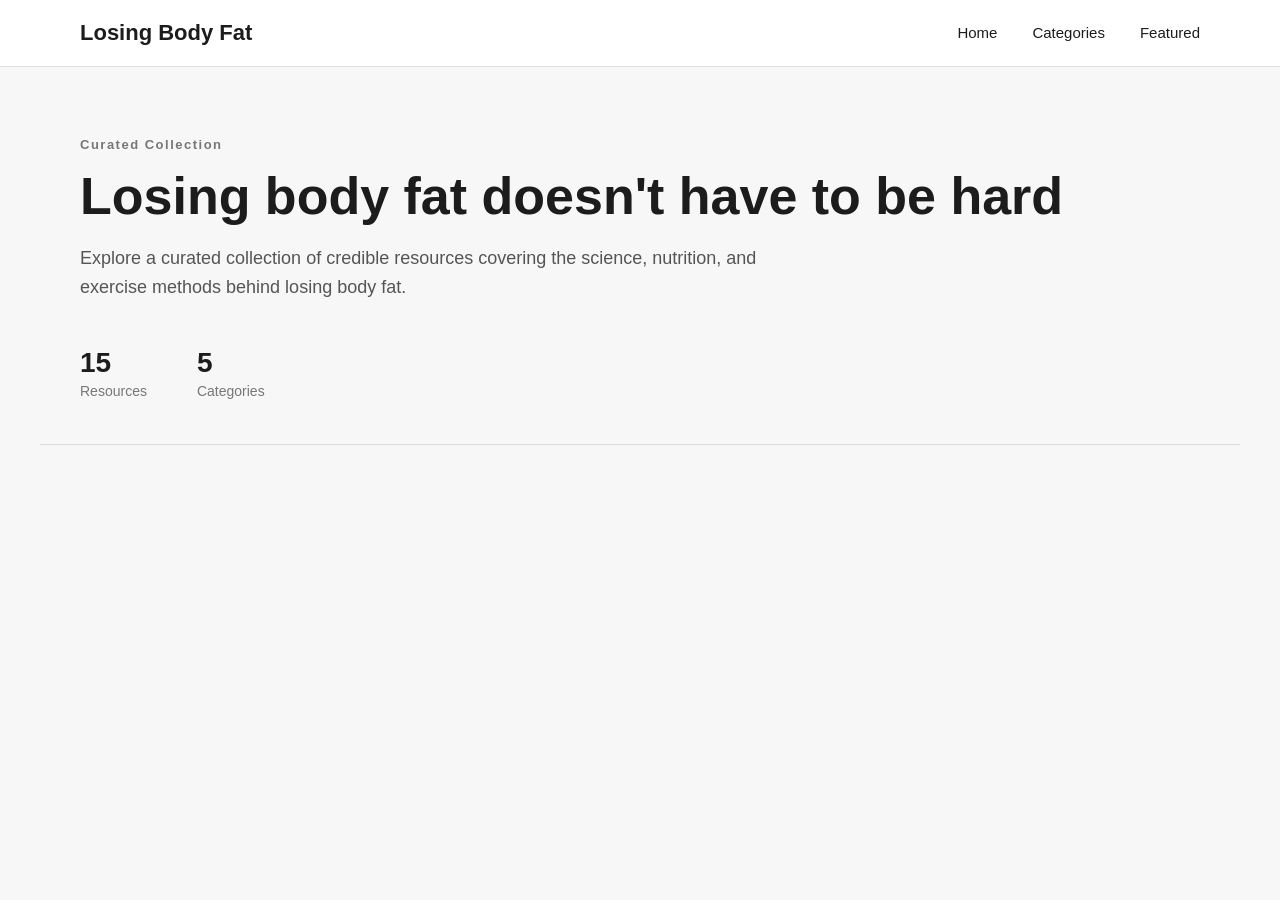
==== index.html @ 41766a16 "Added and styled hero" ====
<!DOCTYPE html>
<html lang="en">

<head>
    <meta charset="UTF-8">
    <meta name="viewport" content="width=device-width, initial-scale=1.0">
    <title>Losing Body Fat|Curated Collection</title>
    <link rel="stylesheet" href="style.css">
</head>

<body>

    <header>
        <nav>
            <h2 class="logo">Losing Body Fat</h2>
            <ul>
                <li><a href="#home">Home</a></li>
                <li><a href="#categories">Categories</a></li>
                <li><a href="#featured">Featured</a></li>
            </ul>
        </nav>
    </header>

    <main>
        <section class="hero" id="home">
            <div class="hero-collection">
                <p class="collection-label">Curated Collection</p>
                <h1>Losing body fat doesn't have to be hard</h1>
                <p class="collection-intro">
                    Explore a curated collection of credible resources covering the science, nutrition, and exercise
                    methods behind losing body fat.
                </p>
            </div>
            <div class="resource-overview">
                <div class="overview-item">
                    <span class="overview-number">15</span>
                    <span class="overview-label">Resources</span>
                </div>
                <div class="overview-item">
                    <span class="overview-number">5</span>
                    <span class="overview-label">Categories</span>
                </div>
            </div>
        </section>
    </main>
---- style.css ----
* {
    margin: 0;
    padding: 0;
    box-sizing: border-box;
}

html {
    scroll-behavior: smooth;
}

body {
    font-family: Arial, Helvetica, sans-serif;
    color: #1c1c1c;
    background-color: #f7f7f7;
}

/* Nav styles*/
header {
    background-color: #ffffff;
    border-bottom: 1px solid #dddddd;
}

nav {
    max-width: 1200px;
    margin: 0 auto;
    padding: 20px 40px;
    display: flex;
    justify-content: space-between;
    align-items: center;
}

.logo {
    font-size: 22px;
}

nav ul {
    display: flex;
    list-style: none;
    gap: 35px;
}

nav a {
    text-decoration: none;
    color: #1c1c1c;
    font-size: 15px;
}

nav a:hover {
    opacity: 0.6;
}

/* HERO styles*/
.hero {
    max-width: 1200px;
    margin: 0 auto;
    padding: 70px 40px 45px;
    border-bottom: 1px solid #dcdcdc;
}

.collection-label {
    font-size: 13px;
    font-weight: bold;
    letter-spacing: 1.5px;
    color: #777;
    margin-bottom: 14px;
}

.hero h1 {
    font-size: 52px;
    margin-bottom: 18px;
}

.collection-intro {
    max-width: 720px;
    font-size: 18px;
    line-height: 1.6;
    color: #555;
}

.resource-overview {
    display: flex;
    gap: 50px;
    margin-top: 45px;
}

.overview-item {
    display: flex;
    flex-direction: column;
}

.overview-number {
    font-size: 28px;
    font-weight: bold;
}

.overview-label {
    font-size: 14px;
    color: #777;
    margin-top: 4px;
}
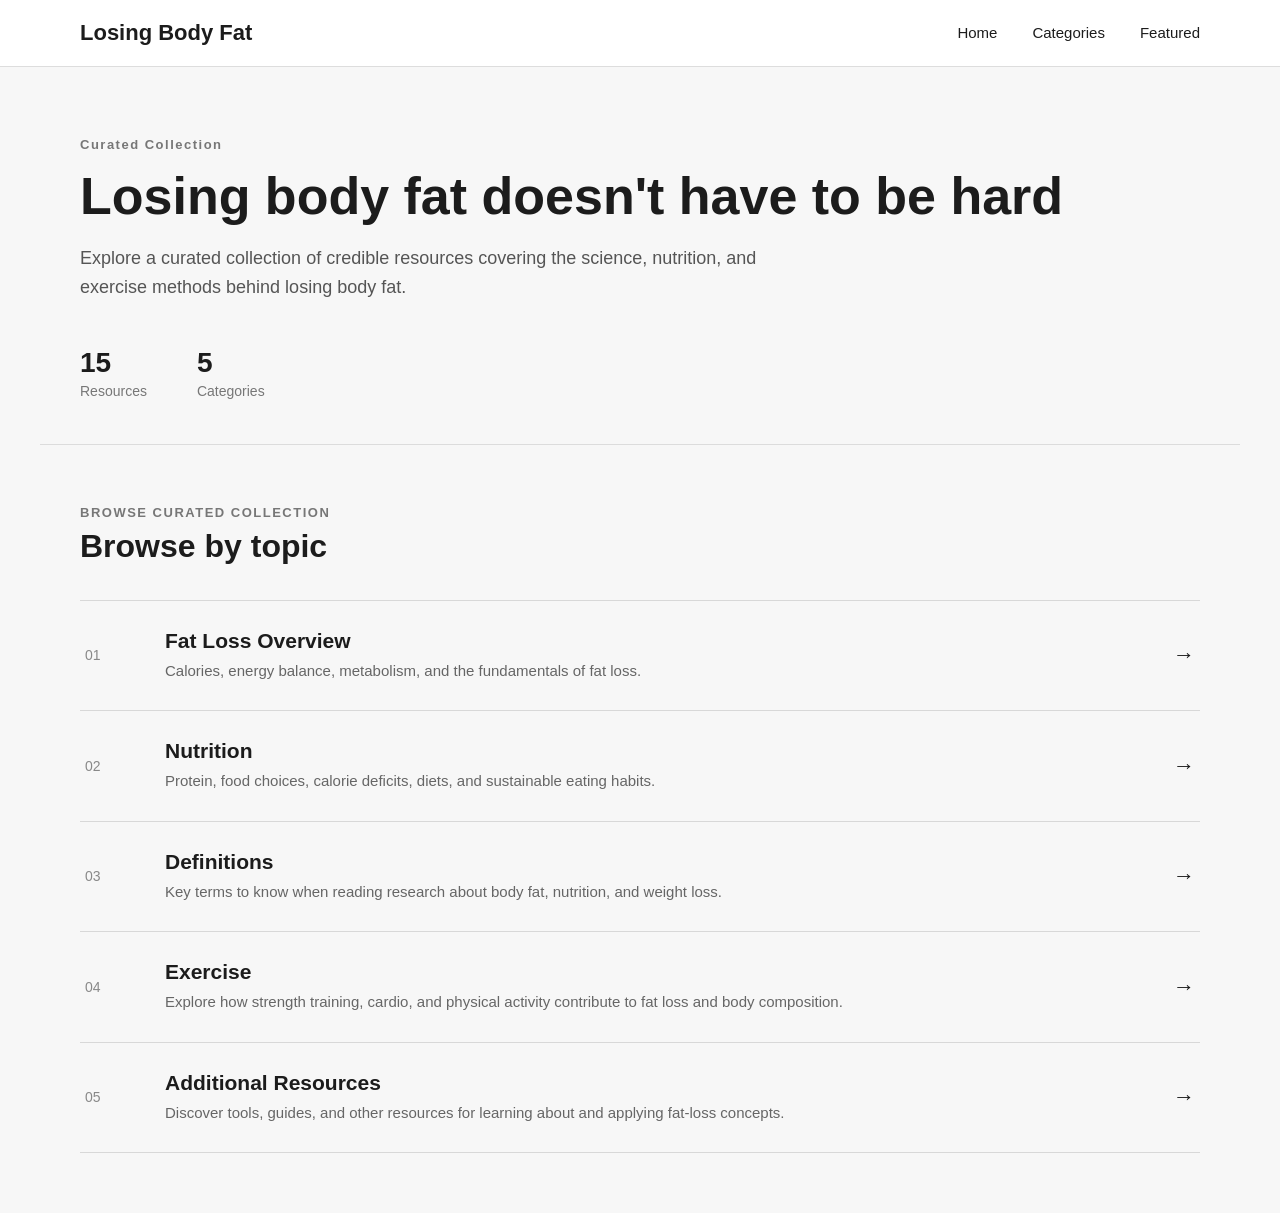
==== commit 262e95b6: "Added and styled CATEGORIES section" ====
--- a/index.html
+++ b/index.html
@@ -42,4 +42,59 @@
                 </div>
             </div>
         </section>
+        <section class="categories" id="categories">
+
+            <div class="section-heading">
+                <p class="section-label">BROWSE CURATED COLLECTION</p>
+                <h2>Browse by topic</h2>
+            </div>
+            <div class="category-list">
+                <a href="#" class="category-item">
+                    <span class="category-number">01</span>
+                    <div>
+                        <h3>Fat Loss Overview</h3>
+                        <p>Calories, energy balance, metabolism, and the fundamentals of fat loss.</p>
+                    </div>
+                    <span class="arrow">→</span>
+                </a>
+                <a href="#" class="category-item">
+                    <span class="category-number">02</span>
+                    <div>
+                        <h3>Nutrition</h3>
+                        <p>Protein, food choices, calorie deficits, diets, and sustainable eating habits.</p>
+                    </div>
+                    <span class="arrow">→</span>
+                </a>
+                <a href="#" class="category-item">
+
+                    <span class="category-number">03</span>
+                    <div>
+                        <h3>Definitions</h3>
+                        <p>Key terms to know when reading research about body fat, nutrition, and weight loss.</p>
+                    </div>
+                    <span class="arrow">→</span>
+                </a>
+                <a href="#" class="category-item">
+
+                    <span class="category-number">04</span>
+                    <div>
+                        <h3>Exercise</h3>
+                        <p>Explore how strength training, cardio, and physical activity contribute to fat loss and body
+                            composition.</p>
+                    </div>
+                    <span class="arrow">→</span>
+                </a>
+                <a href="#" class="category-item">
+
+                    <span class="category-number">05</span>
+                    <div>
+                        <h3>Additional Resources</h3>
+                        <p>Discover tools, guides, and other resources for learning about and applying fat-loss
+                            concepts.</p>
+                    </div>
+                    <span class="arrow">→</span>
+                </a>
+
+            </div>
+        </section>
     </main>
--- a/style.css
+++ b/style.css
@@ -97,4 +97,70 @@
     font-size: 14px;
     color: #777;
     margin-top: 4px;
+}
+
+/*CATEGORY/topic styles*/
+.categories {
+    max-width: 1200px;
+    margin: 0 auto;
+    padding: 60px 40px;
+}
+
+.section-label {
+    font-size: 13px;
+    font-weight: bold;
+    letter-spacing: 1.5px;
+    color: #777;
+    margin-bottom: 8px;
+}
+
+.categories h2 {
+    font-size: 32px;
+    margin-bottom: 35px;
+}
+
+
+.category-list {
+    border-top: 1px solid #d8d8d8;
+}
+
+.category-item {
+    display: grid;
+    grid-template-columns: 60px 1fr 40px;
+    align-items: center;
+    gap: 20px;
+    padding: 28px 5px;
+    border-bottom: 1px solid #d8d8d8;
+    color: #1c1c1c;
+    text-decoration: none;
+    transition: padding 0.2s ease;
+}
+
+.category-number {
+    font-size: 14px;
+    color: #888;
+}
+
+.category-item h3 {
+    font-size: 21px;
+    margin-bottom: 7px;
+}
+
+.category-item p {
+    font-size: 15px;
+    line-height: 1.5;
+    color: #666;
+}
+
+.arrow {
+    font-size: 22px;
+    text-align: right;
+}
+
+.category-item:hover {
+    padding-left: 12px;
+}
+
+category-item:hover h3 {
+    text-decoration: underline;
 }
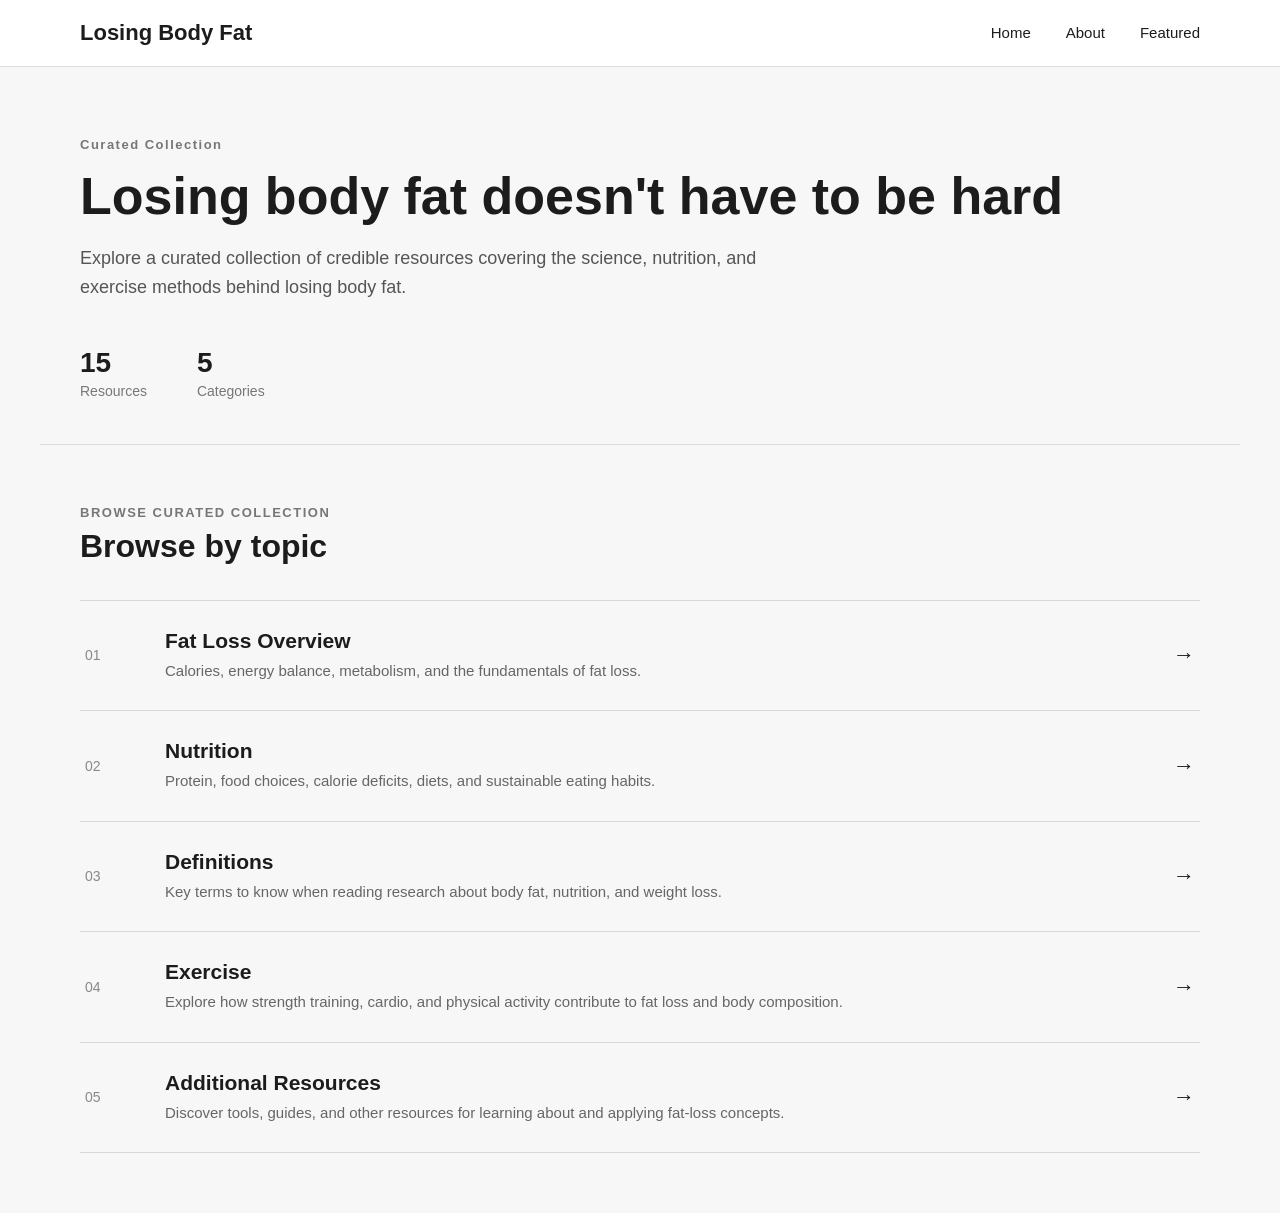
==== commit a347afb9: "Added reusable resource section to Overview page Also linked all pages on the home page" ====
--- a/index.html
+++ b/index.html
@@ -14,8 +14,8 @@
         <nav>
             <h2 class="logo">Losing Body Fat</h2>
             <ul>
-                <li><a href="#home">Home</a></li>
-                <li><a href="#categories">Categories</a></li>
+                <li><a href="index.html">Home</a></li>
+                <li><a href="about.html">About</a></li>
                 <li><a href="#featured">Featured</a></li>
             </ul>
         </nav>
@@ -49,7 +49,7 @@
                 <h2>Browse by topic</h2>
             </div>
             <div class="category-list">
-                <a href="#" class="category-item">
+                <a href="overview.html" class="category-item">
                     <span class="category-number">01</span>
                     <div>
                         <h3>Fat Loss Overview</h3>
@@ -57,7 +57,7 @@
                     </div>
                     <span class="arrow">→</span>
                 </a>
-                <a href="#" class="category-item">
+                <a href="nutrition.html" class="category-item">
                     <span class="category-number">02</span>
                     <div>
                         <h3>Nutrition</h3>
@@ -65,7 +65,7 @@
                     </div>
                     <span class="arrow">→</span>
                 </a>
-                <a href="#" class="category-item">
+                <a href="definitions.html" class="category-item">
 
                     <span class="category-number">03</span>
                     <div>
@@ -74,7 +74,7 @@
                     </div>
                     <span class="arrow">→</span>
                 </a>
-                <a href="#" class="category-item">
+                <a href="exercise.html" class="category-item">
 
                     <span class="category-number">04</span>
                     <div>
@@ -84,7 +84,7 @@
                     </div>
                     <span class="arrow">→</span>
                 </a>
-                <a href="#" class="category-item">
+                <a href="addresources.html" class="category-item">
 
                     <span class="category-number">05</span>
                     <div>
--- a/style.css
+++ b/style.css
@@ -163,4 +163,102 @@
 
 category-item:hover h3 {
     text-decoration: underline;
+}
+
+/*Category page styles)*/
+.category-header {
+    max-width: 1200px;
+    margin: 0 auto;
+    padding: 70px 40px 50px;
+    border-bottom: 1px solid #d8d8d8;
+}
+
+.category-header h1 {
+    font-size: 48px;
+    margin-bottom: 18px;
+}
+
+.category-description {
+    max-width: 700px;
+    font-size: 18px;
+    line-height: 1.6;
+    color: #666;
+}
+
+.resource-section {
+    max-width: 1200px;
+    margin: 0 auto;
+    padding: 50px 40px;
+}
+
+.resource-section-heading {
+    display: flex;
+    justify-content: space-between;
+    align-items: center;
+    margin-bottom: 20px;
+}
+
+.resource-section-heading h2 {
+    font-size: 28px;
+}
+
+.resource-section-heading p {
+    color: #777;
+    font-size: 14px;
+}
+
+/*repeatable section styles*/
+.resource-item {
+    display: grid;
+    grid-template-columns: 120px 1fr;
+    gap: 40px;
+    padding: 35px 0;
+    border-top: 1px solid #d8d8d8;
+}
+
+.resource-meta {
+    display: flex;
+    flex-direction: column;
+    gap: 10px;
+}
+
+.resource-type {
+    font-size: 13px;
+    font-weight: bold;
+    text-transform: uppercase;
+    letter-spacing: 1px;
+}
+
+.resource-number {
+    font-size: 14px;
+    color: #888;
+}
+
+.resource-content h3 {
+    font-size: 24px;
+    margin-bottom: 8px;
+}
+
+.resource-source {
+    font-size: 14px;
+    color: #777;
+    margin-bottom: 20px;
+}
+
+.resource-annotation {
+    max-width: 800px;
+    font-size: 16px;
+    line-height: 1.7;
+    color: #444;
+    margin-bottom: 20px;
+}
+
+.resource-link {
+    color: #1c1c1c;
+    text-decoration: none;
+    font-weight: bold;
+}
+
+.resource-link:hover {
+    text-decoration: underline;
 }
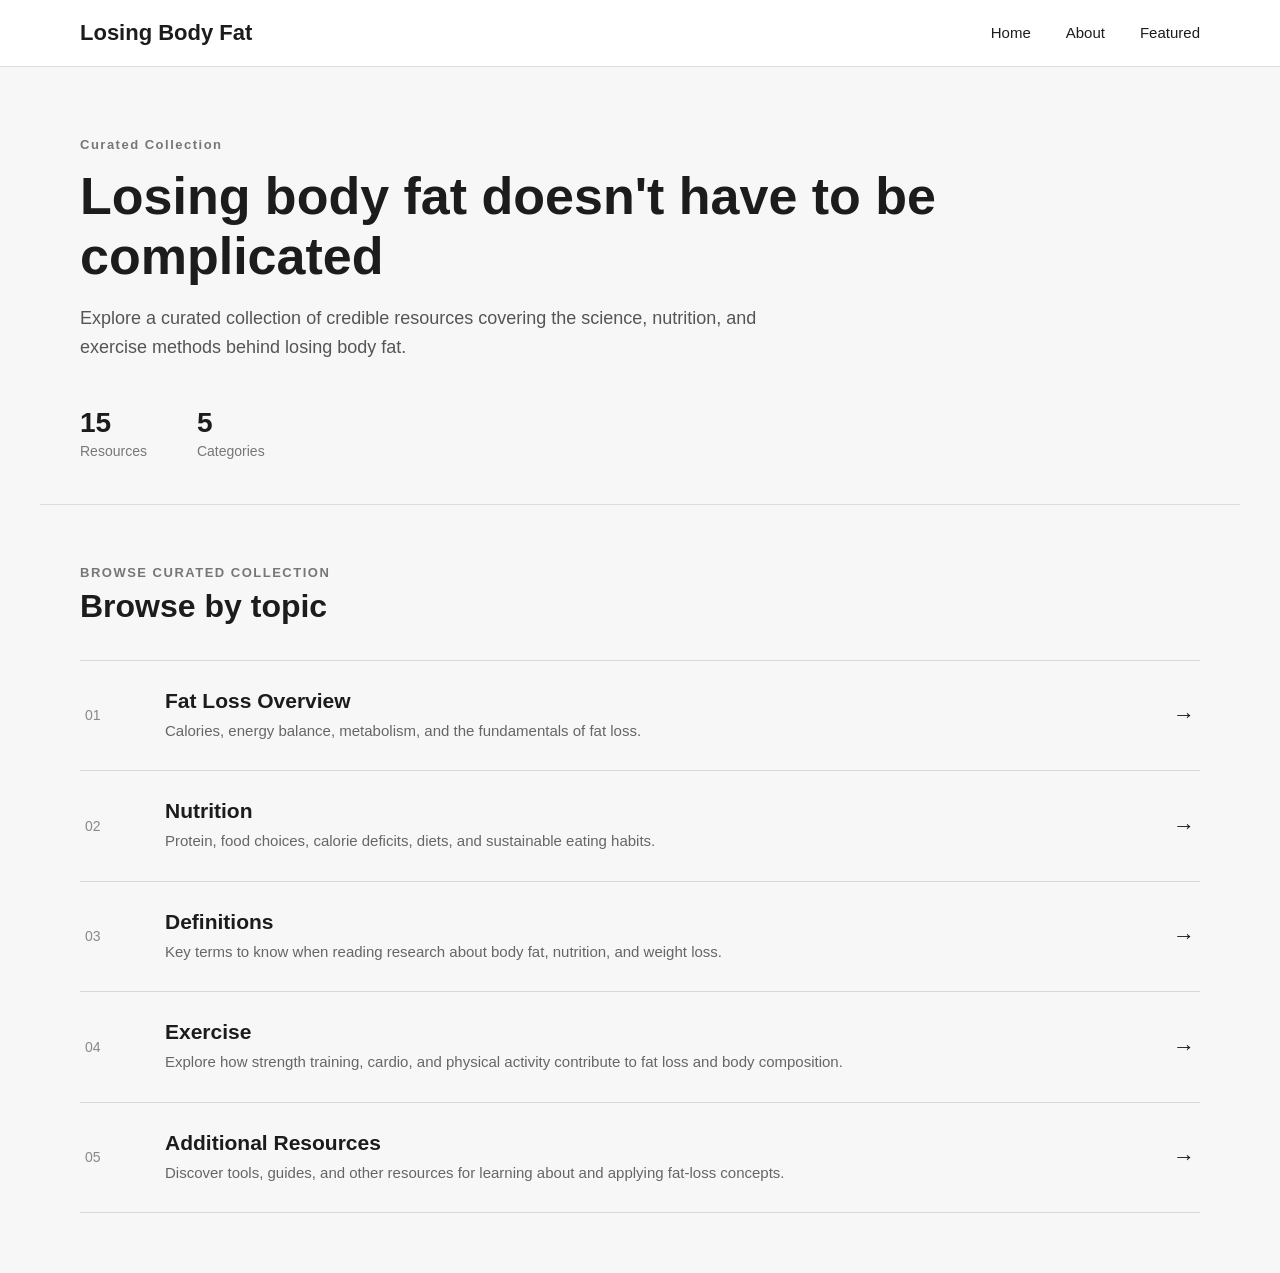
==== commit f1639bf2: "Added 10 sources across my category pages" ====
--- a/index.html
+++ b/index.html
@@ -25,7 +25,7 @@
         <section class="hero" id="home">
             <div class="hero-collection">
                 <p class="collection-label">Curated Collection</p>
-                <h1>Losing body fat doesn't have to be hard</h1>
+                <h1>Losing body fat doesn't have to be complicated</h1>
                 <p class="collection-intro">
                     Explore a curated collection of credible resources covering the science, nutrition, and exercise
                     methods behind losing body fat.
--- a/style.css
+++ b/style.css
@@ -254,11 +254,68 @@
 }
 
 .resource-link {
-    color: #1c1c1c;
+    color: #1b4585;
     text-decoration: none;
     font-weight: bold;
 }
 
 .resource-link:hover {
     text-decoration: underline;
+}
+
+/*Resource tags*/
+.topic-tags {
+    margin-top: 30px;
+}
+
+.tags-label {
+    display: block;
+    font-size: 12px;
+    font-weight: bold;
+    letter-spacing: 1px;
+    color: #777;
+    margin-bottom: 10px;
+}
+
+.tags {
+    display: flex;
+    flex-wrap: wrap;
+    gap: 8px;
+}
+
+.tags a,
+.resource-tags span {
+    display: inline-block;
+    padding: 6px 11px;
+    border: 1px solid #cccccc;
+    border-radius: 3px;
+    font-size: 13px;
+    color: #444;
+    text-decoration: none;
+
+}
+
+.tags a:hover {
+    background-color: #eeeeee;
+}
+
+.resource-tags {
+    display: flex;
+    flex-wrap: wrap;
+    gap: 7px;
+    margin-bottom: 18px;
+}
+
+.resource-annotation {
+    margin: 20px 0;
+    max-width: 800px;
+}
+
+.resource-annotation p {
+    margin-bottom: 14px;
+    line-height: 1.6;
+}
+
+.resource-annotation strong {
+    font-weight: 600;
 }
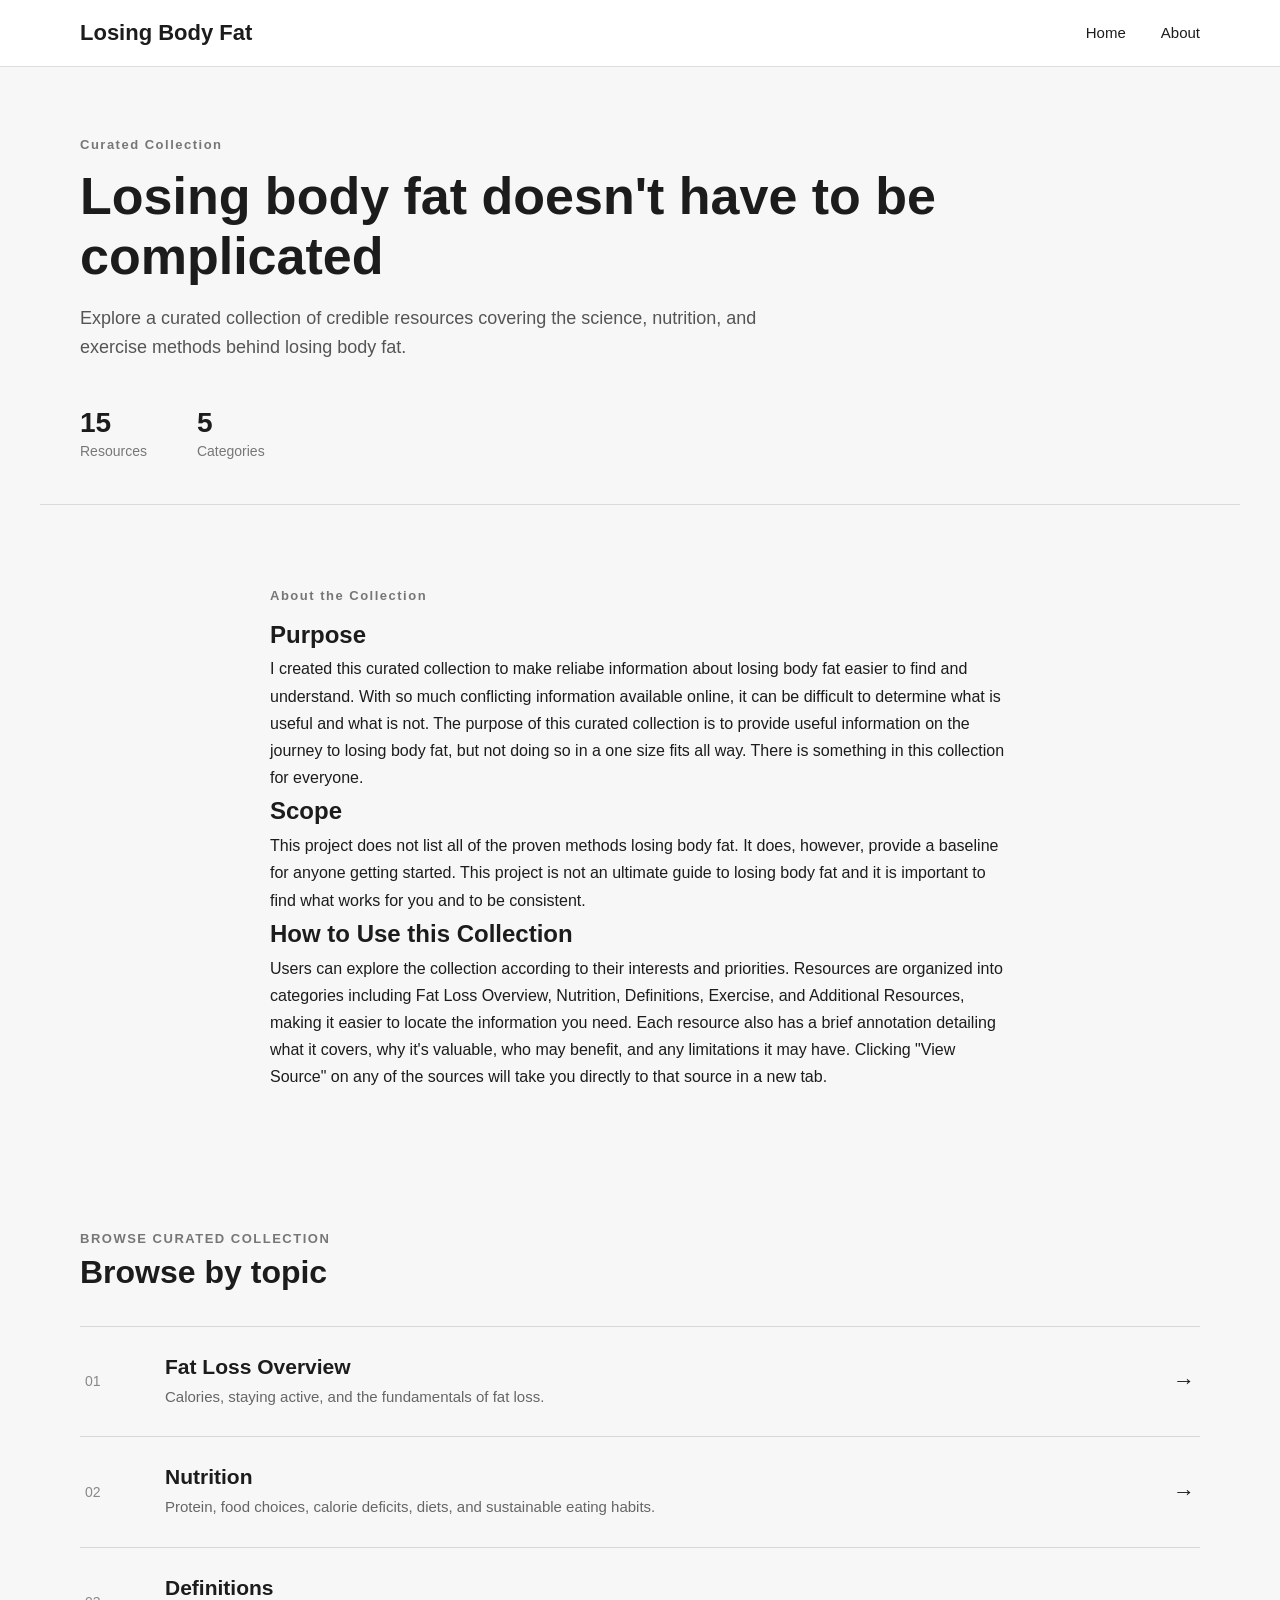
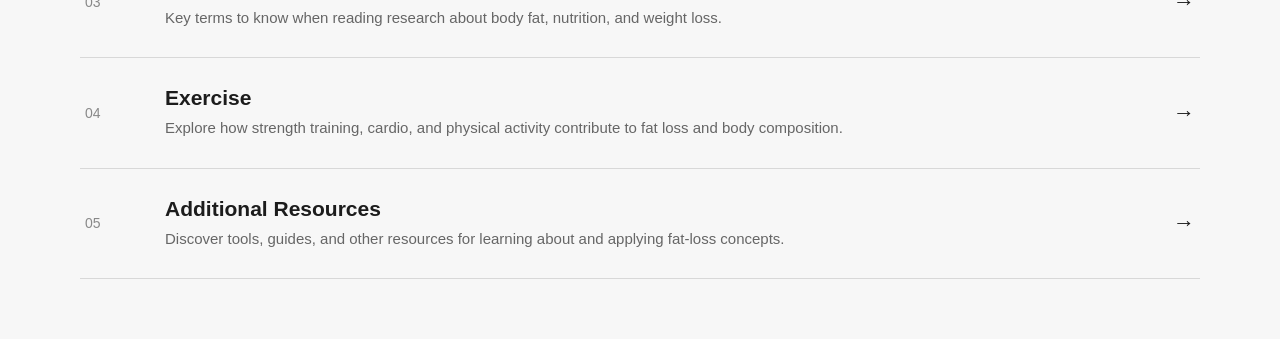
==== commit 41765565: "Added 5 sources and about section" ====
--- a/index.html
+++ b/index.html
@@ -15,8 +15,8 @@
             <h2 class="logo">Losing Body Fat</h2>
             <ul>
                 <li><a href="index.html">Home</a></li>
-                <li><a href="about.html">About</a></li>
-                <li><a href="#featured">Featured</a></li>
+                <li><a href="#about">About</a></li>
+                <!--<li><a href="#featured">Featured</a></li>-->
             </ul>
         </nav>
     </header>
@@ -42,6 +42,31 @@
                 </div>
             </div>
         </section>
+        <section class="intro" id="about">
+            <div class="intro-content">
+                <p class="section-label">About the Collection</p>
+                <h2>Purpose</h2>
+                <p>I created this curated collection to make reliabe information about losing body fat easier to find
+                    and understand. With so much conflicting information available online, it can be difficult to
+                    determine what is useful and what is not. The purpose of this curated collection is to provide
+                    useful information on the journey to losing body fat, but not doing so in a one size fits all way.
+                    There is something in this collection for everyone.</p>
+                <h2>Scope</h2>
+                <p>This project does not list all of the proven methods losing body fat. It does, however, provide a
+                    baseline
+                    for
+                    anyone getting started. This project is not an ultimate guide to losing body fat and it is important
+                    to find what works for
+                    you and to be consistent.</p>
+                <h2>How to Use this Collection</h2>
+                <p>Users can explore the collection according to their interests and priorities. Resources are organized
+                    into categories including Fat Loss Overview, Nutrition, Definitions, Exercise, and Additional
+                    Resources, making it easier to locate the information you need. Each resource also has a brief
+                    annotation detailing what it covers, why it's valuable, who may benefit, and any limitations it may
+                    have. Clicking "View Source" on any of the sources will take you directly to that source in a new
+                    tab.</p>
+            </div>
+        </section>
         <section class="categories" id="categories">
 
             <div class="section-heading">
@@ -53,7 +78,7 @@
                     <span class="category-number">01</span>
                     <div>
                         <h3>Fat Loss Overview</h3>
-                        <p>Calories, energy balance, metabolism, and the fundamentals of fat loss.</p>
+                        <p>Calories, staying active, and the fundamentals of fat loss.</p>
                     </div>
                     <span class="arrow">→</span>
                 </a>
--- a/style.css
+++ b/style.css
@@ -318,4 +318,12 @@
 
 .resource-annotation strong {
     font-weight: 600;
+}
+
+/*Intro Section styles*/
+.intro-content {
+    max-width: 800px;
+    margin: 0 auto;
+    padding: 80px 30px;
+    line-height: 1.7;
 }
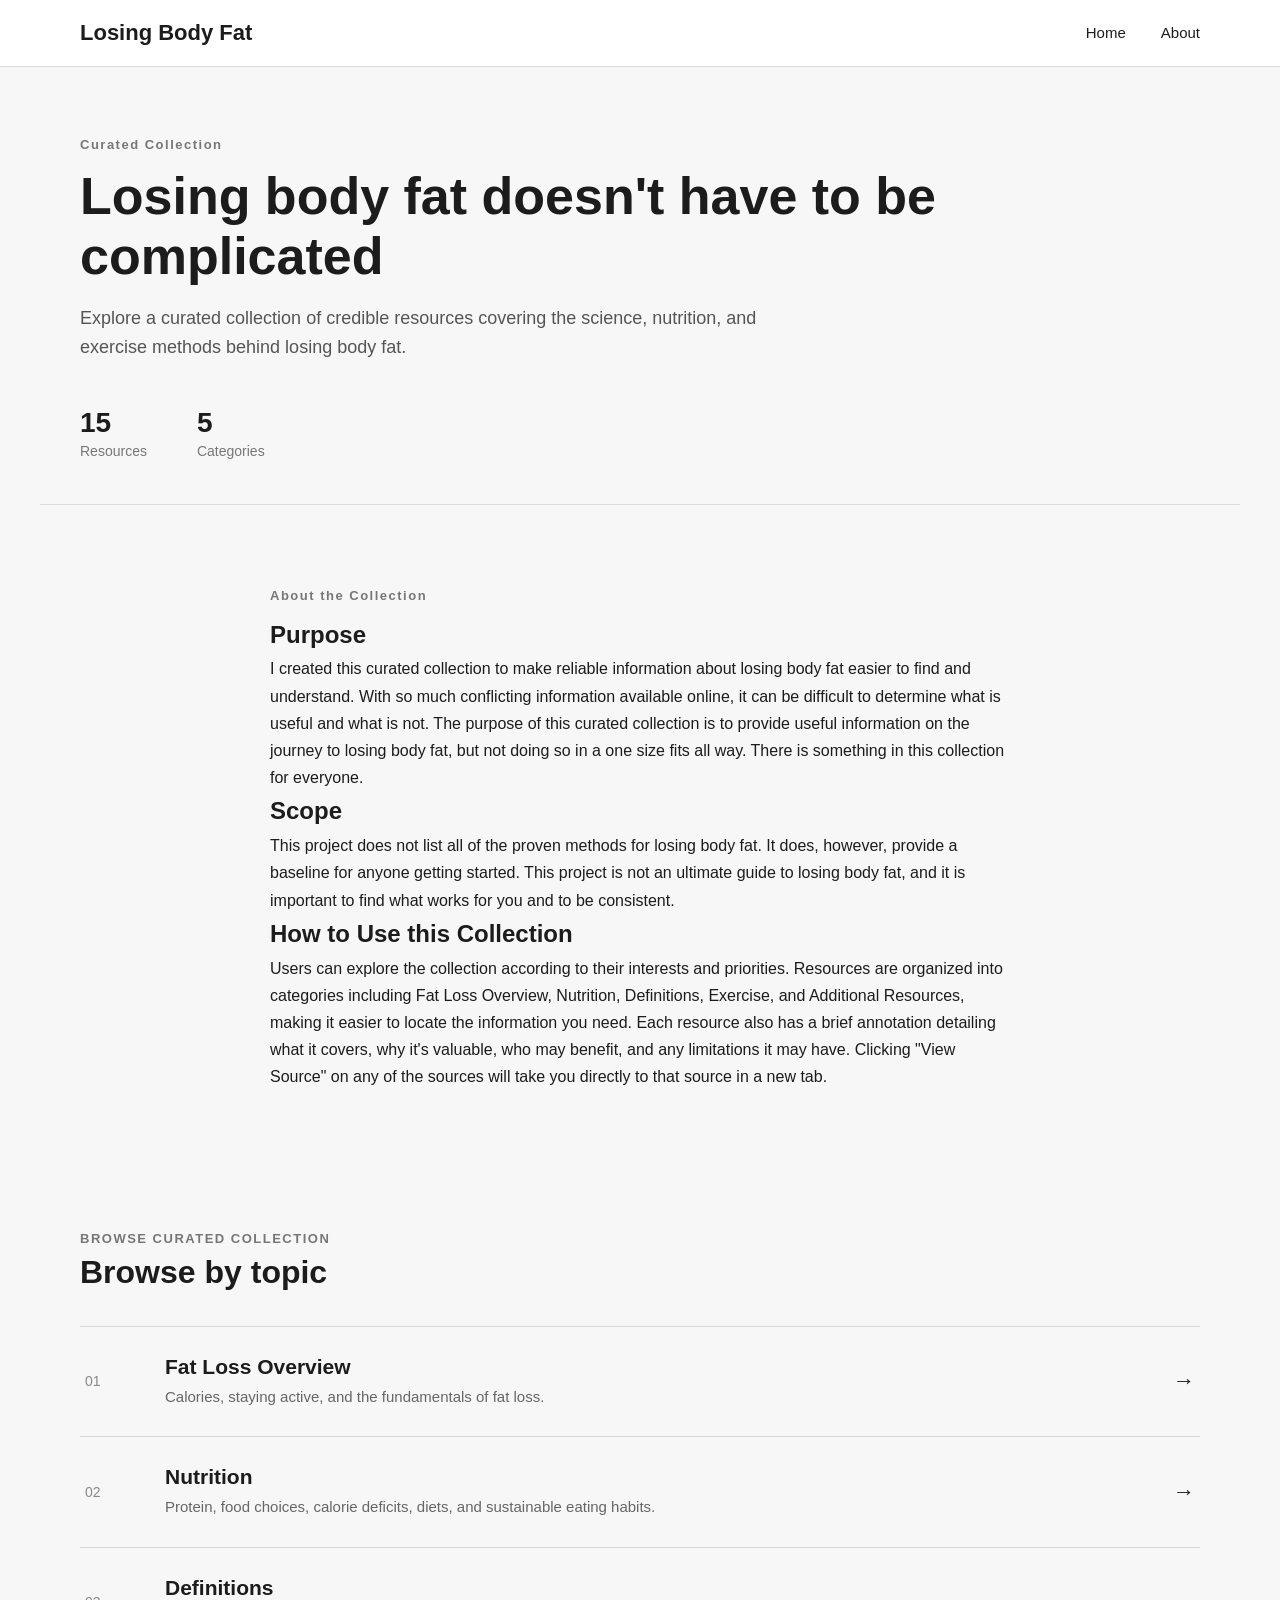
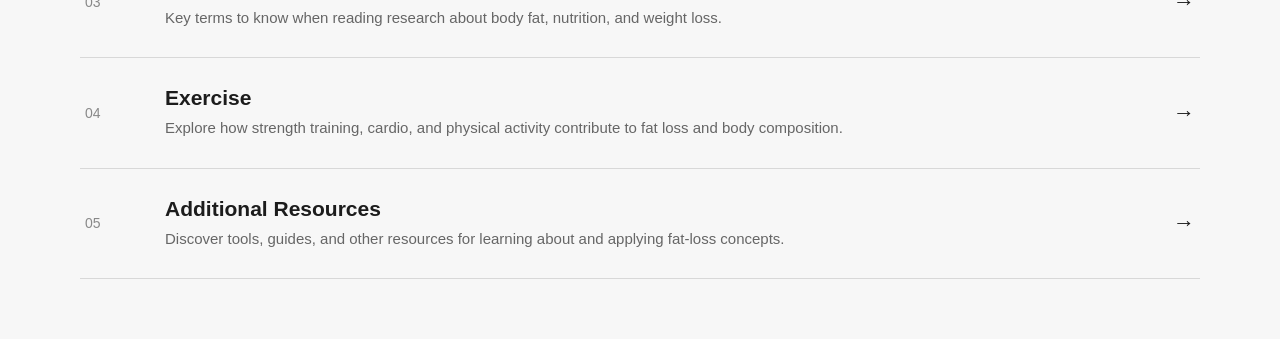
==== commit 777dbf53: "Fixed more typos" ====
--- a/index.html
+++ b/index.html
@@ -46,16 +46,17 @@
             <div class="intro-content">
                 <p class="section-label">About the Collection</p>
                 <h2>Purpose</h2>
-                <p>I created this curated collection to make reliabe information about losing body fat easier to find
+                <p>I created this curated collection to make reliable information about losing body fat easier to find
                     and understand. With so much conflicting information available online, it can be difficult to
                     determine what is useful and what is not. The purpose of this curated collection is to provide
                     useful information on the journey to losing body fat, but not doing so in a one size fits all way.
                     There is something in this collection for everyone.</p>
                 <h2>Scope</h2>
-                <p>This project does not list all of the proven methods losing body fat. It does, however, provide a
+                <p>This project does not list all of the proven methods for losing body fat. It does, however, provide a
                     baseline
                     for
-                    anyone getting started. This project is not an ultimate guide to losing body fat and it is important
+                    anyone getting started. This project is not an ultimate guide to losing body fat, and it is
+                    important
                     to find what works for
                     you and to be consistent.</p>
                 <h2>How to Use this Collection</h2>
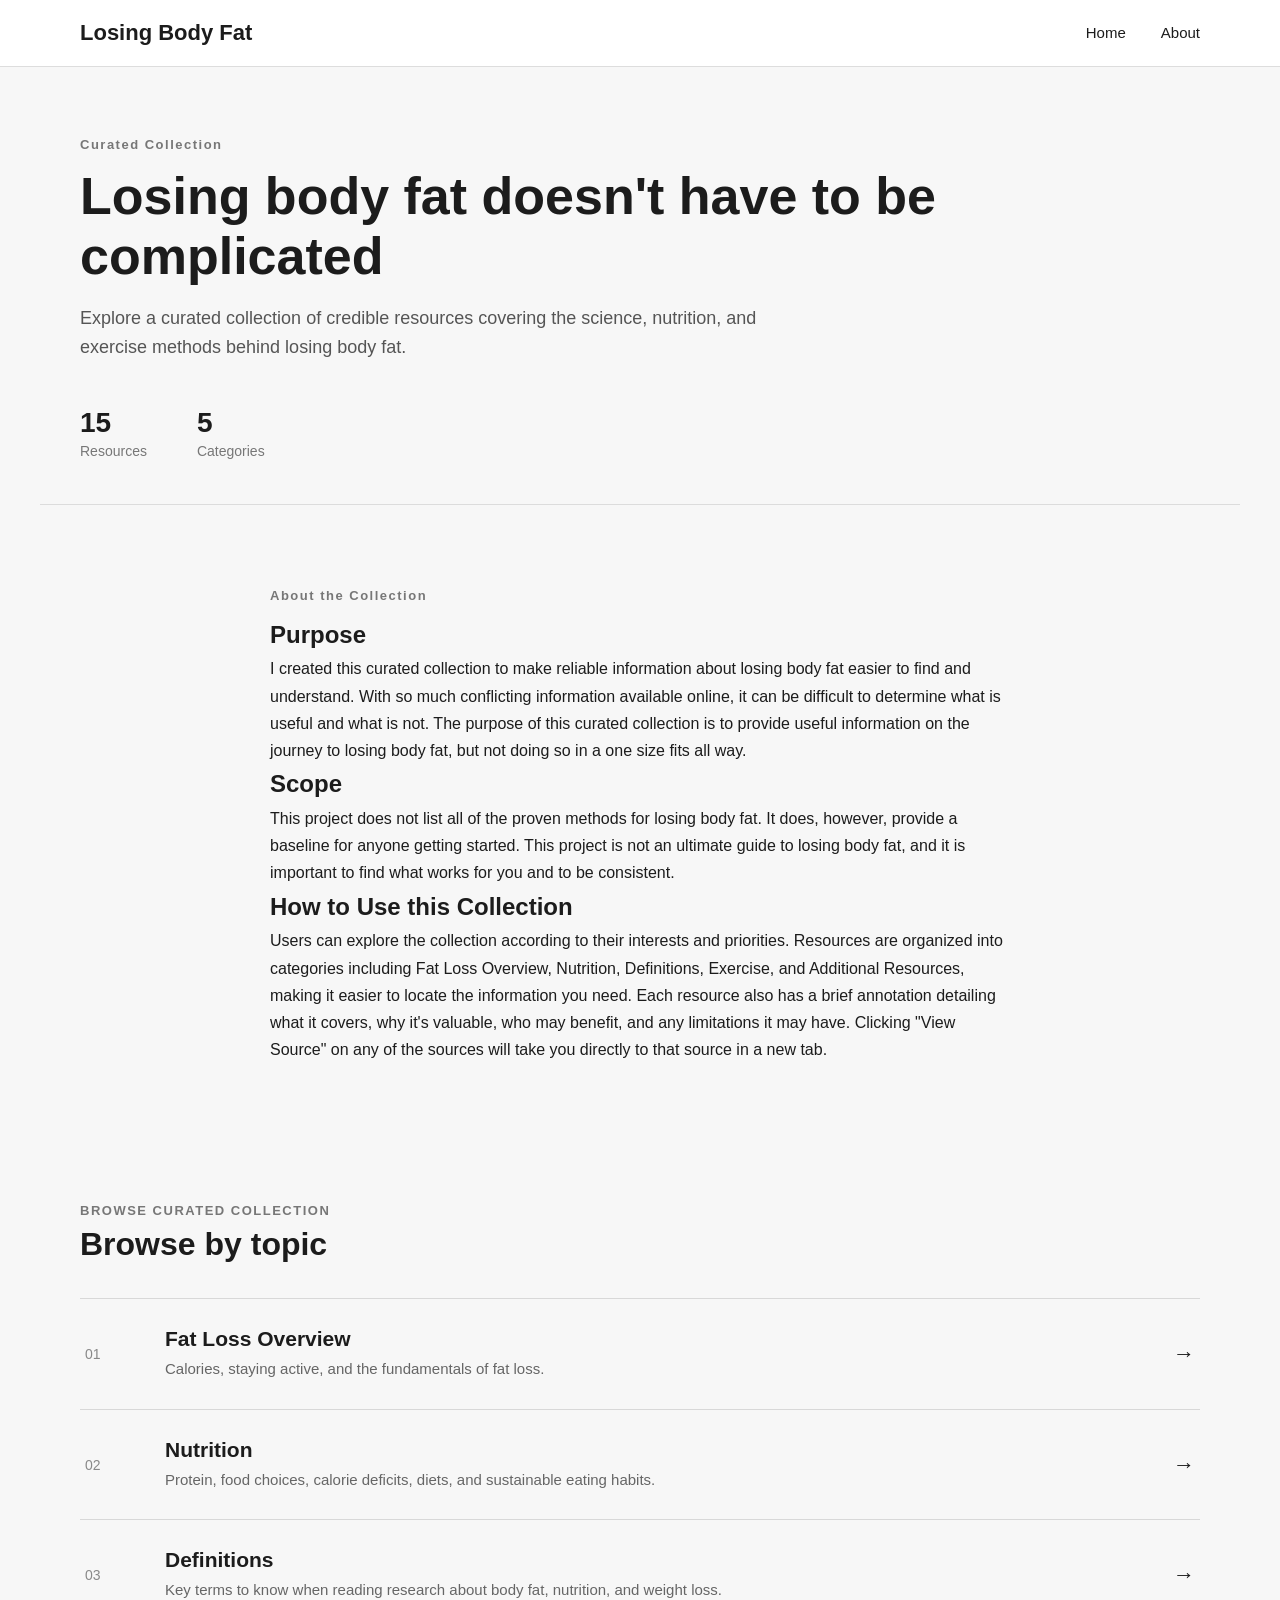
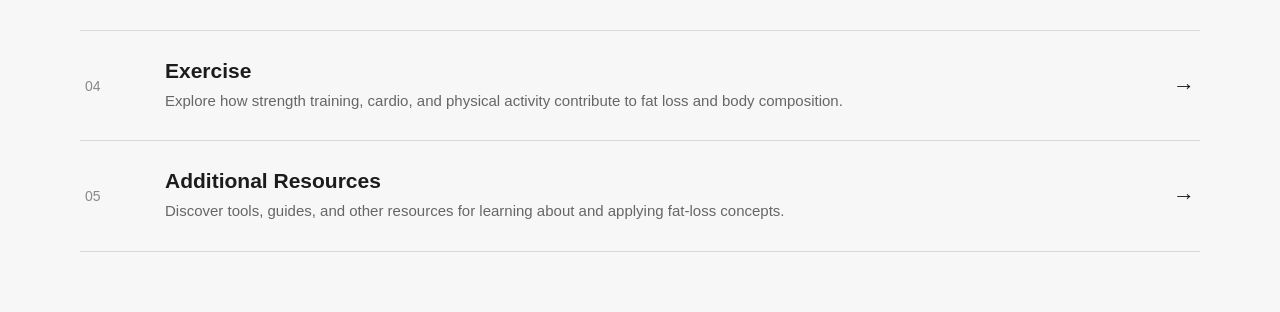
==== commit 075afc9e: "Edited Purpose" ====
--- a/index.html
+++ b/index.html
@@ -50,7 +50,7 @@
                     and understand. With so much conflicting information available online, it can be difficult to
                     determine what is useful and what is not. The purpose of this curated collection is to provide
                     useful information on the journey to losing body fat, but not doing so in a one size fits all way.
-                    There is something in this collection for everyone.</p>
+                </p>
                 <h2>Scope</h2>
                 <p>This project does not list all of the proven methods for losing body fat. It does, however, provide a
                     baseline
--- a/style.css
+++ b/style.css
@@ -97,6 +97,12 @@
     font-size: 14px;
     color: #777;
     margin-top: 4px;
+}
+
+.hero-plc {
+    display: flex;
+    justify-content: center;
+    align-items: center;
 }
 
 /*CATEGORY/topic styles*/
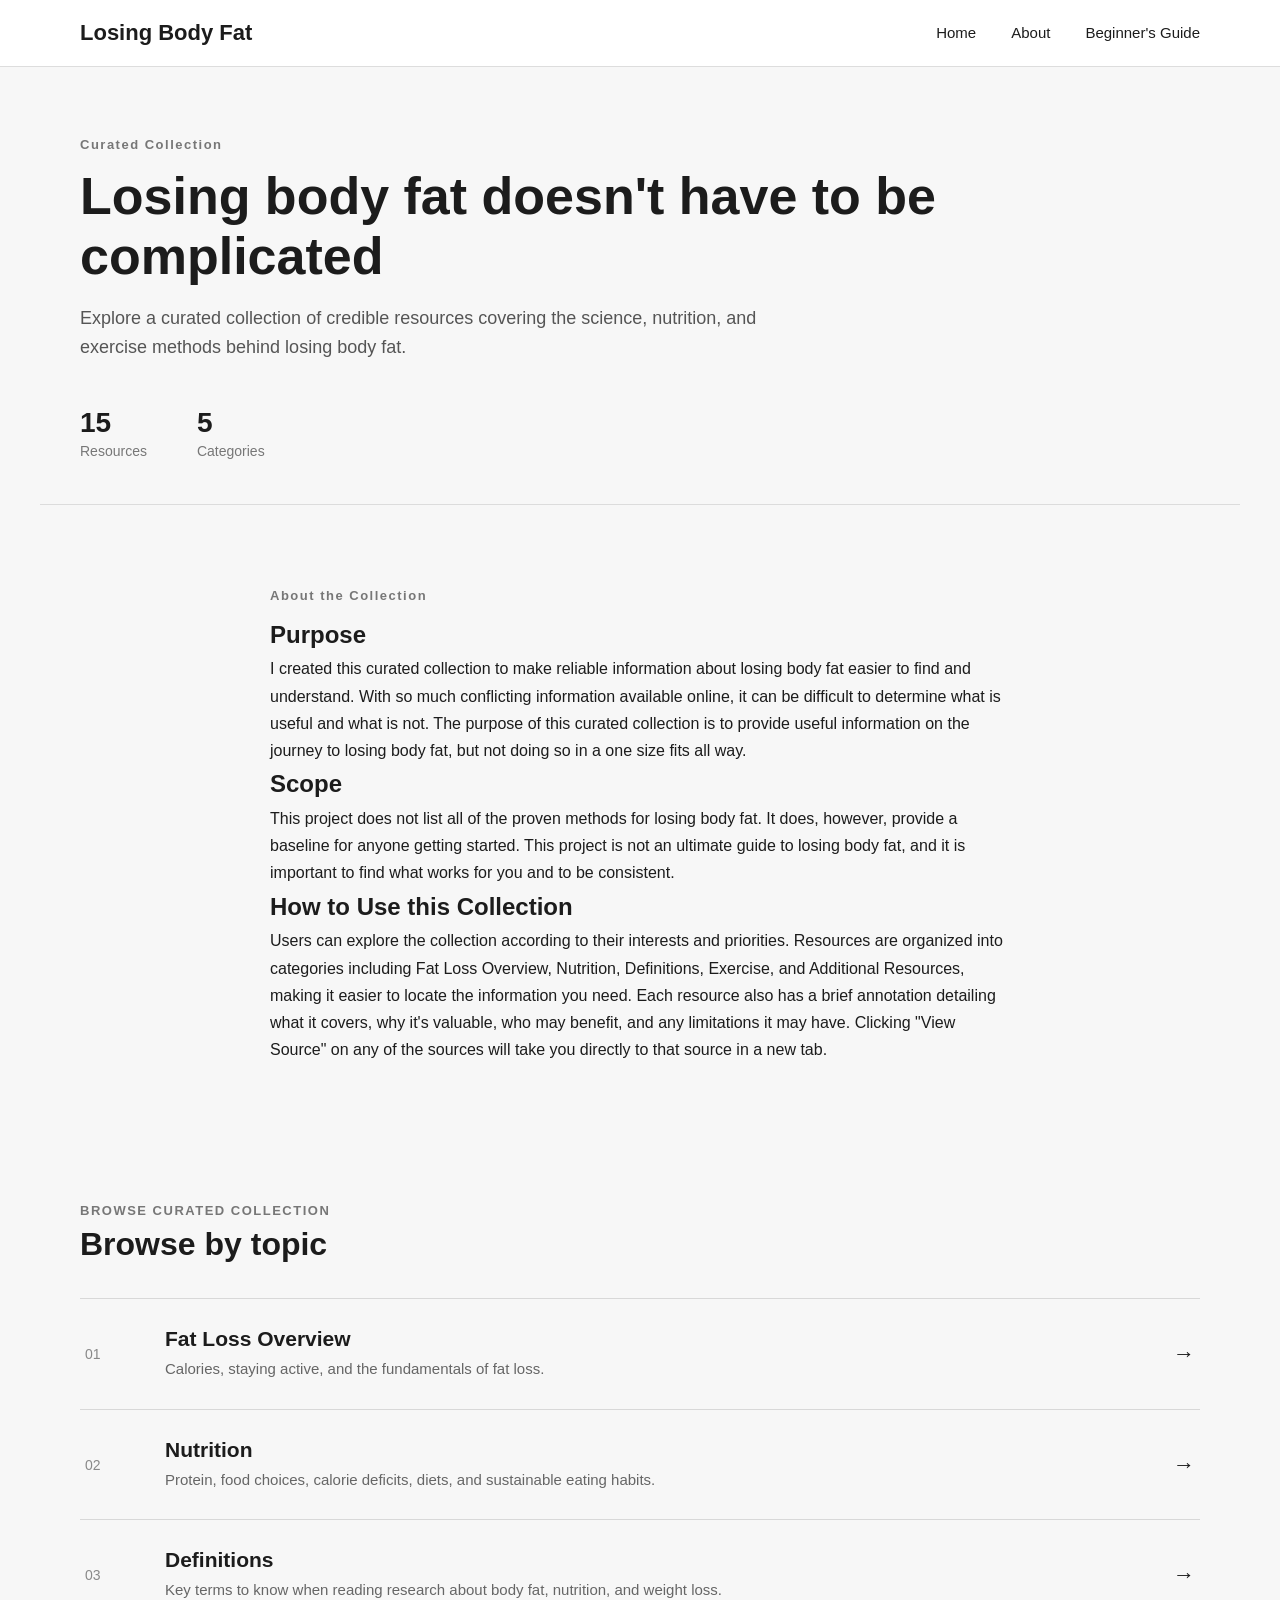
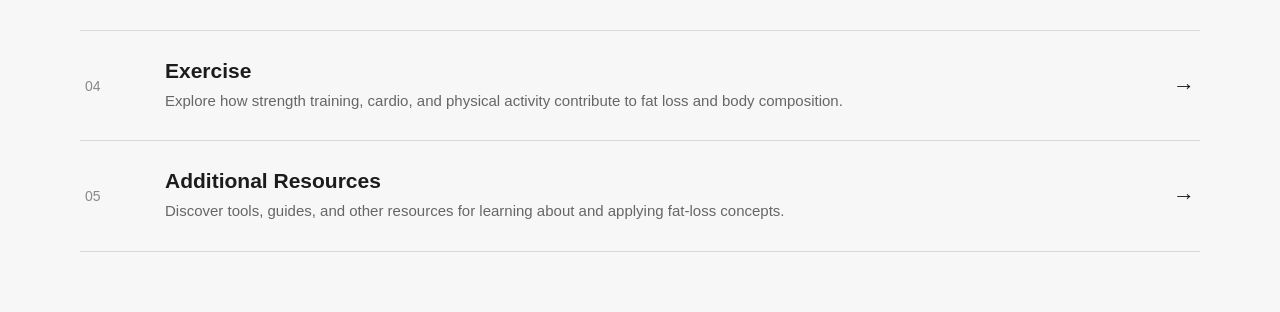
==== commit 4718477e: "Added Synthesis and linked sources" ====
--- a/index.html
+++ b/index.html
@@ -16,6 +16,7 @@
             <ul>
                 <li><a href="index.html">Home</a></li>
                 <li><a href="#about">About</a></li>
+                <li><a href="synthesis.html">Beginner's Guide</a></li>
                 <!--<li><a href="#featured">Featured</a></li>-->
             </ul>
         </nav>
--- a/style.css
+++ b/style.css
@@ -112,7 +112,8 @@
     padding: 60px 40px;
 }
 
-.section-label {
+.section-label,
+.synthesis-label {
     font-size: 13px;
     font-weight: bold;
     letter-spacing: 1.5px;
@@ -332,4 +333,10 @@
     margin: 0 auto;
     padding: 80px 30px;
     line-height: 1.7;
+}
+
+.synthesis-content {
+    max-width: 800px;
+    padding: 40px 0px;
+    line-height: 1.7;
 }
